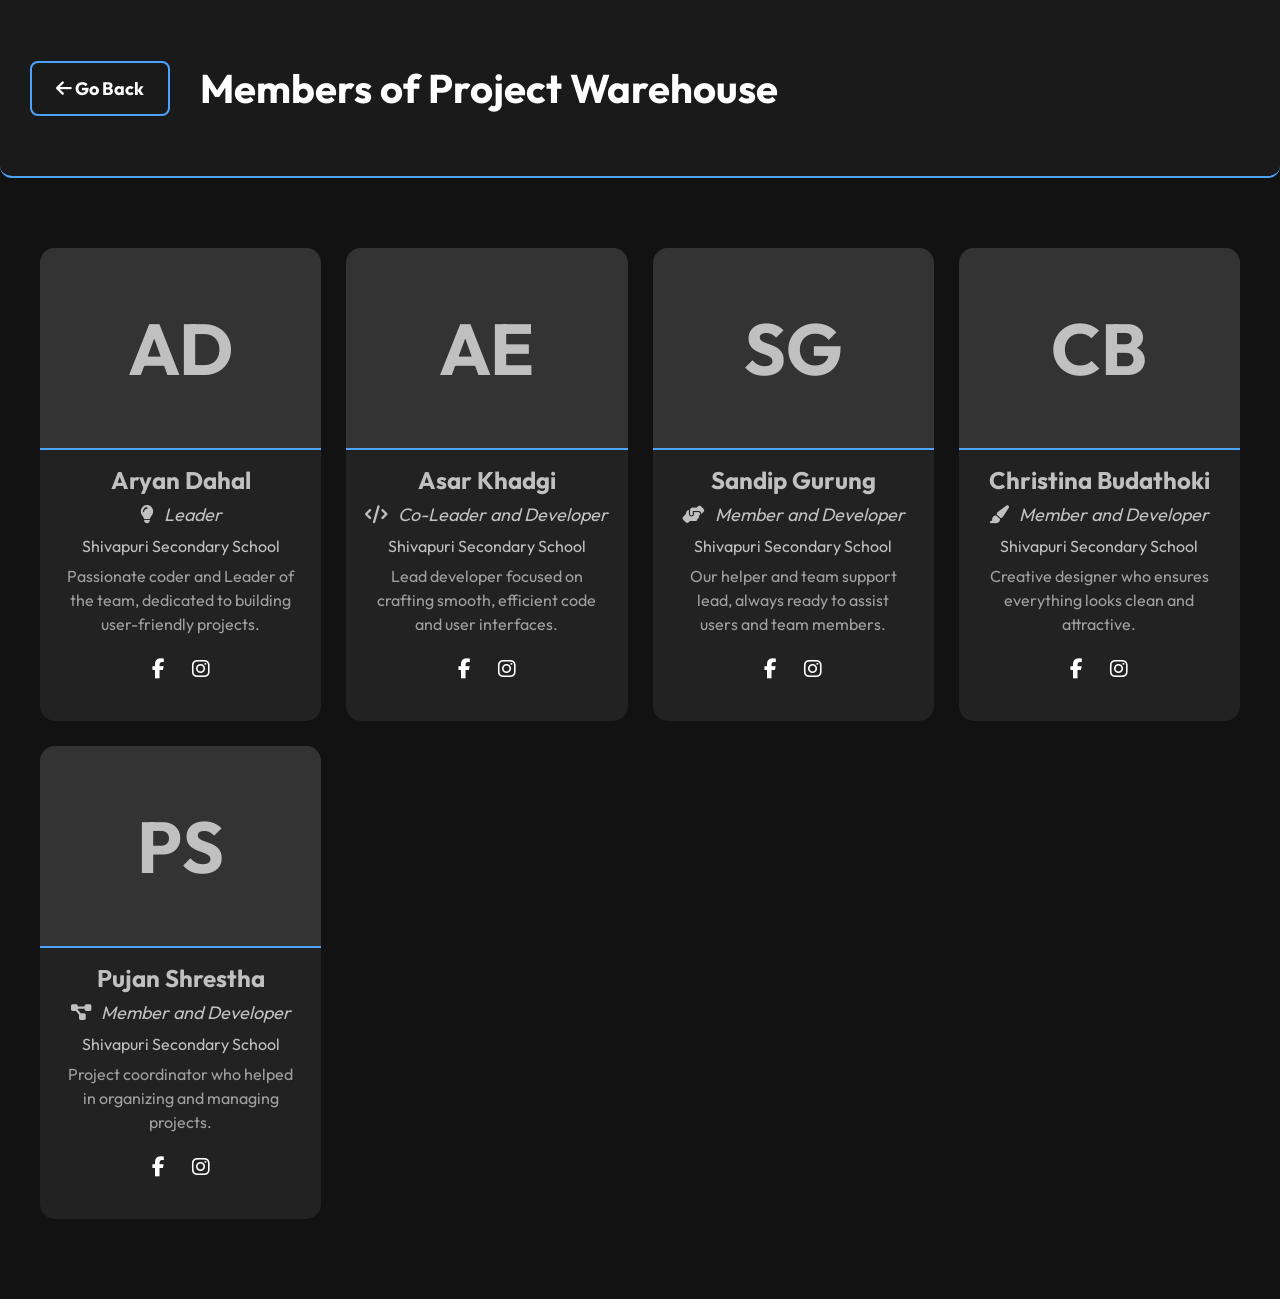
==== projects/About Us/index.html @ b5c8cbe2 "first commit" ====
<!DOCTYPE html>
<html lang="en">
<head>
  <meta charset="UTF-8" />
  <meta name="viewport" content="width=device-width, initial-scale=1.0" />
  <title>Project Warehouse Team</title>
   <link rel="preconnect" href="https://fonts.googleapis.com">
    <link rel="preconnect" href="https://fonts.gstatic.com" crossorigin>
    <link href="https://fonts.googleapis.com/css2?family=Outfit:wght@100..900&display=swap" rel="stylesheet">
  <link rel="stylesheet" href="https://cdnjs.cloudflare.com/ajax/libs/font-awesome/6.4.0/css/all.min.css" />
  <link rel="stylesheet" href="style.css" />
  <link rel="icon" href="../images/Logo-modified.png">
</head>
<body>
    <div class="header-container">
        <button type="button" class="go-back-btn" onclick="history.back()"><i class="fa fa-arrow-left"></i> Go Back</button>
        <h2 class="page-title">Members of Project Warehouse</h2>
    </div>
  <div class="grid-container">
    
    <div class="card">
      <div class="avatar">AD</div>
      <h1>Aryan Dahal</h1>
      <p class="title"><i class="fas fa-lightbulb"></i> Leader</p>
      <p>Shivapuri Secondary School</p>
      <p class="description">Passionate coder and Leader of the team, dedicated to building user-friendly projects.</p>
      <div class="social-links">
        <a href="#" aria-label="Facebook"><i class="fab fa-facebook-f"></i></a>
        <a href="#" aria-label="Instagram"><i class="fab fa-instagram"></i></a>
      </div>
    </div>

    <div class="card">
      <div class="avatar">AE</div>
      <h1>Asar Khadgi</h1>
      <p class="title"><i class="fas fa-code"></i> Co-Leader and Developer</p>
      <p>Shivapuri Secondary School</p>
      <p class="description">Lead developer focused on crafting smooth, efficient code and user interfaces.</p>
      <div class="social-links">
        <a href="#" aria-label="Facebook"><i class="fab fa-facebook-f"></i></a>
        <a href="#" aria-label="Instagram"><i class="fab fa-instagram"></i></a>
      </div>
    </div>

    <div class="card">
      <div class="avatar">SG</div>
      <h1>Sandip Gurung</h1>
      <p class="title"><i class="fas fa-hands-helping"></i> Member and Developer</p>
      <p>Shivapuri Secondary School</p>
      <p class="description">Our helper and team support lead, always ready to assist users and team members.</p>
      <div class="social-links">
        <a href="#" aria-label="Facebook"><i class="fab fa-facebook-f"></i></a>
        <a href="#" aria-label="Instagram"><i class="fab fa-instagram"></i></a>
      </div>
    </div>

    <div class="card">
      <div class="avatar">CB</div>
      <h1>Christina Budathoki</h1>
      <p class="title"><i class="fas fa-paint-brush"></i> Member and Developer</p>
      <p>Shivapuri Secondary School</p>
      <p class="description">Creative designer who ensures everything looks clean and attractive.</p>
      <div class="social-links">
        <a href="#" aria-label="Facebook"><i class="fab fa-facebook-f"></i></a>
        <a href="#" aria-label="Instagram"><i class="fab fa-instagram"></i></a>
      </div>
    </div>

    <div class="card">
      <div class="avatar">PS</div>
      <h1>Pujan Shrestha</h1>
      <p class="title"><i class="fas fa-project-diagram"></i> Member and Developer</p>
      <p>Shivapuri Secondary School</p>
      <p class="description">Project coordinator who helped in organizing and managing projects.</p>
      <div class="social-links">
        <a href="#" aria-label="Facebook"><i class="fab fa-facebook-f"></i></a>
        <a href="#" aria-label="Instagram"><i class="fab fa-instagram"></i></a>
      </div>
    </div>

  </div>

</body>
</html>
---- projects/About Us/style.css ----
body {
  margin: 0;
  padding: 0;
  background-color: #121212;
  font-family: 'Outfit', sans-serif;
  color: #e0e0e0;
}

.page-title {
  padding: 30px;
  font-size: 2.5rem;
  color: #fff;
  text-align: center;
  font-weight: bold;
}

.grid-container {
  display: grid;
  grid-template-columns: repeat(auto-fit, minmax(280px, 1fr));
  gap: 25px;
  padding: 40px;
  border-radius: 12px;
  max-width: 1200px;
  margin: 0 auto 40px auto;
}

.card {
  background-color: #222;
  border-radius: 15px;
  overflow: hidden;
  text-align: center;
  color: #c0c0c0;
  padding-bottom: 20px;
  transition: transform 0.4s ease;
}

.card:hover {
  transform: translateY(-10px);
}

.avatar {
  width: 100%;
  height: 200px;
  background-color: #333;
  font-size: 72px;
  font-weight: bold;
  display: flex;
  justify-content: center;
  align-items: center;
  user-select: none;
  border-bottom: 2px solid #4da3ff;
}

.card h1 {
  font-size: 24px;
  margin: 15px 0 8px;
}

.card .title {
  font-size: 18px;
  font-style: italic;
  margin-bottom: 10px;
  display: flex;
  justify-content: center;
  align-items: center;
  gap: 10px;
}

.card .description {
  font-size: 16px;
  color: #a0a0a0;
  margin: 0 25px 20px;
  line-height: 1.5;
}

.card p {
  margin: 8px 0;
}

.card .social-links {
  margin: 20px 0;
}

.social-links a {
  text-decoration: none;
  color: #fff;
  margin: 0 12px;
  font-size: 20px;
  transition: color 0.3s ease;
}

.social-links a:hover {
  color: #1a73e8;
}

.go-back-btn {
  font-family: 'Outfit', sans-serif;
  background-color: transparent;
  color: #fff;
  border: 2px solid #4da3ff;
  padding: 14px 24px;
  font-size: 18px;
  border-radius: 8px;
  cursor: pointer;
  font-weight: 700;
  transition: background-color 0.3s ease, color 0.3s ease;
  text-decoration: none;
  display: inline-block;
  text-align: center;
}

.go-back-btn:hover {
  background-color: #4da3ff;
  color: #121212;
}

.header-container {
  display: flex;
  align-items: center;
  padding: 0 30px;
  background-color: #1a1a1a;
  border-bottom: 2px solid #4da3ff;
  margin-bottom: 30px;
  border-radius: 0 0 12px 12px;
}
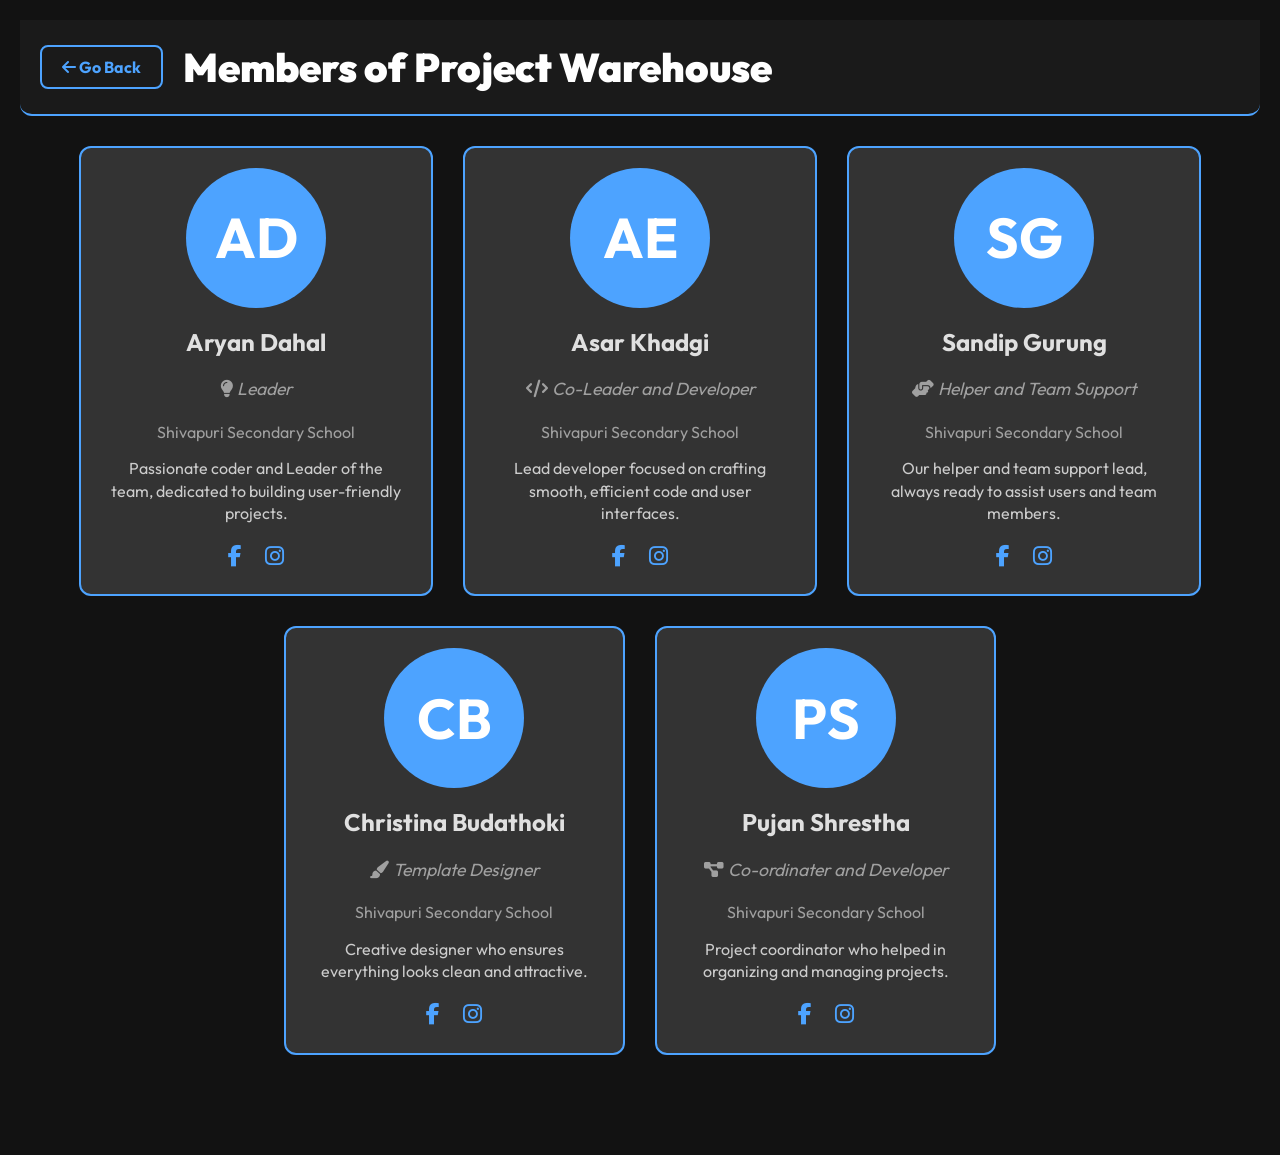
==== commit 41ee5526: "index added" ====
--- a/projects/About Us/index.html
+++ b/projects/About Us/index.html
@@ -45,7 +45,7 @@
     <div class="card">
       <div class="avatar">SG</div>
       <h1>Sandip Gurung</h1>
-      <p class="title"><i class="fas fa-hands-helping"></i> Member and Developer</p>
+      <p class="title"><i class="fas fa-hands-helping"></i> Helper and Team Support</p>
       <p>Shivapuri Secondary School</p>
       <p class="description">Our helper and team support lead, always ready to assist users and team members.</p>
       <div class="social-links">
@@ -54,27 +54,29 @@
       </div>
     </div>
 
-    <div class="card">
-      <div class="avatar">CB</div>
-      <h1>Christina Budathoki</h1>
-      <p class="title"><i class="fas fa-paint-brush"></i> Member and Developer</p>
-      <p>Shivapuri Secondary School</p>
-      <p class="description">Creative designer who ensures everything looks clean and attractive.</p>
-      <div class="social-links">
-        <a href="#" aria-label="Facebook"><i class="fab fa-facebook-f"></i></a>
-        <a href="#" aria-label="Instagram"><i class="fab fa-instagram"></i></a>
+    <div class="bottom-row">
+      <div class="card">
+        <div class="avatar">CB</div>
+        <h1>Christina Budathoki</h1>
+        <p class="title"><i class="fas fa-paint-brush"></i> Template Designer</p>
+        <p>Shivapuri Secondary School</p>
+        <p class="description">Creative designer who ensures everything looks clean and attractive.</p>
+        <div class="social-links">
+          <a href="#" aria-label="Facebook"><i class="fab fa-facebook-f"></i></a>
+          <a href="#" aria-label="Instagram"><i class="fab fa-instagram"></i></a>
+        </div>
       </div>
-    </div>
 
-    <div class="card">
-      <div class="avatar">PS</div>
-      <h1>Pujan Shrestha</h1>
-      <p class="title"><i class="fas fa-project-diagram"></i> Member and Developer</p>
-      <p>Shivapuri Secondary School</p>
-      <p class="description">Project coordinator who helped in organizing and managing projects.</p>
-      <div class="social-links">
-        <a href="#" aria-label="Facebook"><i class="fab fa-facebook-f"></i></a>
-        <a href="#" aria-label="Instagram"><i class="fab fa-instagram"></i></a>
+      <div class="card">
+        <div class="avatar">PS</div>
+        <h1>Pujan Shrestha</h1>
+        <p class="title"><i class="fas fa-project-diagram"></i> Co-ordinater and Developer</p>
+        <p>Shivapuri Secondary School</p>
+        <p class="description">Project coordinator who helped in organizing and managing projects.</p>
+        <div class="social-links">
+          <a href="#" aria-label="Facebook"><i class="fab fa-facebook-f"></i></a>
+          <a href="#" aria-label="Instagram"><i class="fab fa-instagram"></i></a>
+        </div>
       </div>
     </div>
 
--- a/projects/About Us/style.css
+++ b/projects/About Us/style.css
@@ -1,112 +1,42 @@
-body {
+/* Reset and base styles */
+* {
+  box-sizing: border-box;
   margin: 0;
   padding: 0;
+}
+
+body {
   background-color: #121212;
+  color: #e0e0e0;
   font-family: 'Outfit', sans-serif;
-  color: #e0e0e0;
-}
-
-.page-title {
-  padding: 30px;
-  font-size: 2.5rem;
-  color: #fff;
-  text-align: center;
-  font-weight: bold;
-}
-
-.grid-container {
-  display: grid;
-  grid-template-columns: repeat(auto-fit, minmax(280px, 1fr));
-  gap: 25px;
-  padding: 40px;
-  border-radius: 12px;
-  max-width: 1200px;
-  margin: 0 auto 40px auto;
-}
-
-.card {
-  background-color: #222;
-  border-radius: 15px;
-  overflow: hidden;
-  text-align: center;
-  color: #c0c0c0;
-  padding-bottom: 20px;
-  transition: transform 0.4s ease;
-}
-
-.card:hover {
-  transform: translateY(-10px);
-}
-
-.avatar {
-  width: 100%;
-  height: 200px;
-  background-color: #333;
-  font-size: 72px;
-  font-weight: bold;
-  display: flex;
-  justify-content: center;
+  line-height: 1.6;
+  padding: 20px;
+}
+
+/* Header styles */
+.header-container {
+  display: flex;
   align-items: center;
-  user-select: none;
+  justify-content: space-between;
+  background-color: #1a1a1a;
+  padding: 15px 20px;
   border-bottom: 2px solid #4da3ff;
-}
-
-.card h1 {
-  font-size: 24px;
-  margin: 15px 0 8px;
-}
-
-.card .title {
-  font-size: 18px;
-  font-style: italic;
-  margin-bottom: 10px;
-  display: flex;
-  justify-content: center;
-  align-items: center;
-  gap: 10px;
-}
-
-.card .description {
+  border-radius: 0 0 12px 12px;
+  margin-bottom: 30px;
+}
+
+.go-back-btn {
+  background-color: transparent;
+  border: 2px solid #4da3ff;
+  color: #4da3ff;
+  font-family: 'Outfit', sans-serif;
+  font-weight: 700;
   font-size: 16px;
-  color: #a0a0a0;
-  margin: 0 25px 20px;
-  line-height: 1.5;
-}
-
-.card p {
-  margin: 8px 0;
-}
-
-.card .social-links {
-  margin: 20px 0;
-}
-
-.social-links a {
-  text-decoration: none;
-  color: #fff;
-  margin: 0 12px;
-  font-size: 20px;
-  transition: color 0.3s ease;
-}
-
-.social-links a:hover {
-  color: #1a73e8;
-}
-
-.go-back-btn {
-  font-family: 'Outfit', sans-serif;
-  background-color: transparent;
-  color: #fff;
-  border: 2px solid #4da3ff;
-  padding: 14px 24px;
-  font-size: 18px;
+  padding: 10px 20px;
   border-radius: 8px;
   cursor: pointer;
-  font-weight: 700;
+  text-decoration: none;
   transition: background-color 0.3s ease, color 0.3s ease;
-  text-decoration: none;
-  display: inline-block;
-  text-align: center;
 }
 
 .go-back-btn:hover {
@@ -114,12 +44,207 @@
   color: #121212;
 }
 
-.header-container {
-  display: flex;
+.page-title {
+  flex: 1 1 auto;
+  text-align: left;
+  font-size: 2.5rem;
+  font-weight: 900;
+  color: #ffffff;
+  margin: 0 0 0 20px;
+}
+
+/* Flex container for cards */
+.grid-container {
+  display: flex;
+  flex-wrap: wrap;
+  justify-content: center;
+  gap: 30px;
+  max-width: 1200px;
+  margin: 0 auto 40px auto;
+  padding: 0 10px;
+}
+
+.bottom-row {
+  display: flex;
+  flex-wrap: wrap;
+  justify-content: center;
+  gap: 30px;
+  max-width: 1200px;
+  margin: 0 auto 40px auto;
+  padding: 0 10px;
+}
+
+
+/* Card styles */
+.card {
+  background-color: #333;
+  border: 2px solid #4da3ff;
+  border-radius: 12px;
+  padding: 20px;
+  text-align: center;
+  color: #e0e0e0;
+  display: flex;
+  flex-direction: column;
   align-items: center;
-  padding: 0 30px;
-  background-color: #1a1a1a;
-  border-bottom: 2px solid #4da3ff;
-  margin-bottom: 30px;
-  border-radius: 0 0 12px 12px;
-}
+  transition: transform 0.3s ease;
+  min-height: 420px;
+  box-sizing: border-box;
+  justify-content: space-between;
+  width: 30%;
+  min-width: 280px;
+}
+
+.card:hover {
+  transform: translateY(-5px);
+}
+
+.avatar {
+  width: 140px;
+  height: 140px;
+  border-radius: 50%;
+  background-color: #4da3ff;
+  color: #fff;
+  font-size: 56px;
+  font-weight: 700;
+  display: flex;
+  justify-content: center;
+  align-items: center;
+  margin-bottom: 15px;
+  user-select: none;
+}
+
+.card h1 {
+  font-size: 1.5rem;
+  margin-bottom: 8px;
+  font-weight: 700;
+}
+
+.card .title {
+  font-size: 1.1rem;
+  font-style: italic;
+  color: #a0a0a0;
+  margin-bottom: 10px;
+}
+
+.card .description {
+  font-size: 1rem;
+  color: #ccc;
+  margin-bottom: 15px;
+  line-height: 1.4;
+  padding: 0 10px;
+}
+
+.card p {
+  color: #a0a0a0;
+  margin: 6px 0;
+}
+
+.social-links {
+  margin-top: auto;
+}
+
+.social-links a {
+  color: #4da3ff;
+  font-size: 22px;
+  margin: 0 10px;
+  text-decoration: none;
+  transition: color 0.3s ease;
+}
+
+.social-links a:hover {
+  color: #3a7abe;
+}
+
+/* Responsive adjustments */
+@media (max-width: 900px) {
+  .card {
+    width: 45%;
+    min-width: 280px;
+  }
+  .page-title {
+    font-size: 2rem;
+  }
+  .avatar {
+    width: 120px;
+    height: 120px;
+    font-size: 48px;
+  }
+  .card h1 {
+    font-size: 1.3rem;
+  }
+  .card .title {
+    font-size: 1rem;
+  }
+}
+
+@media (max-width: 600px) {
+  body {
+    padding: 10px;
+  }
+  .header-container {
+    flex-direction: row;
+    align-items: center;
+    padding: 15px 10px;
+  }
+  .go-back-btn {
+    width: auto;
+    max-width: none;
+    margin-bottom: 0;
+    font-size: 16px;
+  }
+  .page-title {
+    font-size: 1.75rem;
+    text-align: left;
+    margin-left: 15px;
+  }
+  .card {
+    width: 100%;
+    min-width: auto;
+    padding: 15px;
+    min-height: auto;
+  }
+  .avatar {
+    width: 100px;
+    height: 100px;
+    font-size: 40px;
+  }
+  .card h1 {
+    font-size: 1.1rem;
+  }
+  .card .title,
+  .card .description,
+  .card p {
+    font-size: 0.9rem;
+  }
+  .social-links a {
+    font-size: 18px;
+    margin: 0 8px;
+  }
+}
+
+@media (max-width: 400px) {
+  .page-title {
+    font-size: 1.5rem;
+  }
+  .go-back-btn {
+    font-size: 14px;
+    padding: 8px 16px;
+  }
+  .avatar {
+    width: 80px;
+    height: 80px;
+    font-size: 32px;
+  }
+  .card h1 {
+    font-size: 1rem;
+  }
+  .card .title,
+  .card .description,
+  .card p {
+    font-size: 0.8rem;
+  }
+  .social-links a {
+    font-size: 16px;
+    margin: 0 6px;
+  }
+}
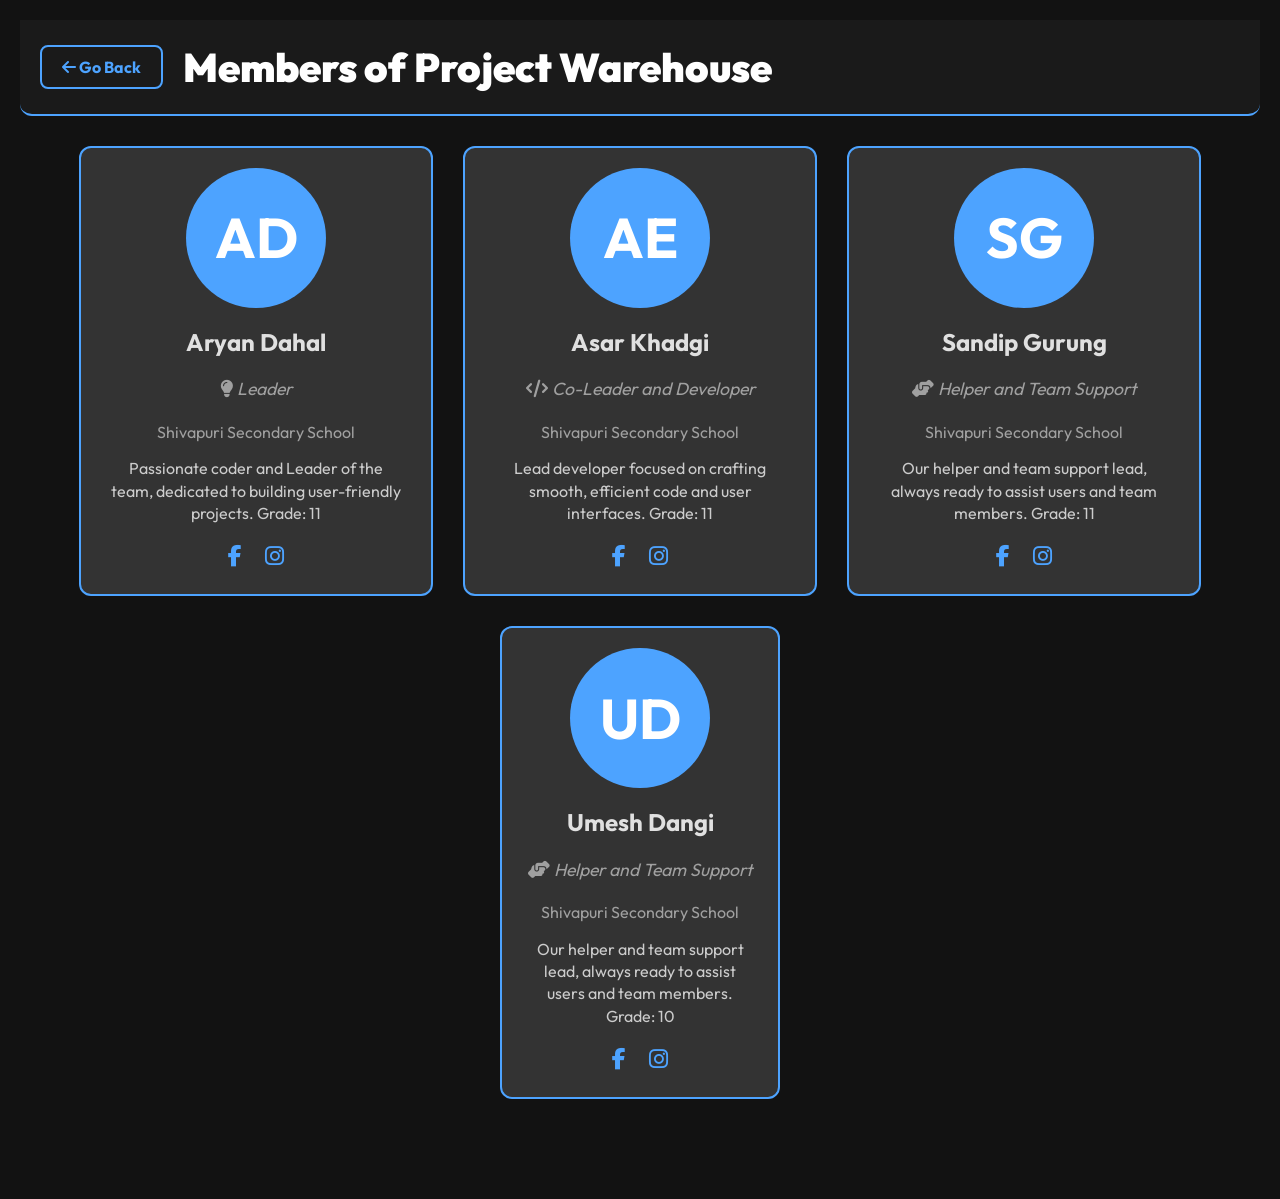
==== commit f91c8eb9: "AE" ====
--- a/projects/About Us/index.html
+++ b/projects/About Us/index.html
@@ -23,7 +23,7 @@
       <h1>Aryan Dahal</h1>
       <p class="title"><i class="fas fa-lightbulb"></i> Leader</p>
       <p>Shivapuri Secondary School</p>
-      <p class="description">Passionate coder and Leader of the team, dedicated to building user-friendly projects.</p>
+      <p class="description">Passionate coder and Leader of the team, dedicated to building user-friendly projects. Grade: 11</p>
       <div class="social-links">
         <a href="#" aria-label="Facebook"><i class="fab fa-facebook-f"></i></a>
         <a href="#" aria-label="Instagram"><i class="fab fa-instagram"></i></a>
@@ -35,7 +35,7 @@
       <h1>Asar Khadgi</h1>
       <p class="title"><i class="fas fa-code"></i> Co-Leader and Developer</p>
       <p>Shivapuri Secondary School</p>
-      <p class="description">Lead developer focused on crafting smooth, efficient code and user interfaces.</p>
+      <p class="description">Lead developer focused on crafting smooth, efficient code and user interfaces. Grade: 11</p>
       <div class="social-links">
         <a href="#" aria-label="Facebook"><i class="fab fa-facebook-f"></i></a>
         <a href="#" aria-label="Instagram"><i class="fab fa-instagram"></i></a>
@@ -47,7 +47,7 @@
       <h1>Sandip Gurung</h1>
       <p class="title"><i class="fas fa-hands-helping"></i> Helper and Team Support</p>
       <p>Shivapuri Secondary School</p>
-      <p class="description">Our helper and team support lead, always ready to assist users and team members.</p>
+      <p class="description">Our helper and team support lead, always ready to assist users and team members. Grade: 11</p>
       <div class="social-links">
         <a href="#" aria-label="Facebook"><i class="fab fa-facebook-f"></i></a>
         <a href="#" aria-label="Instagram"><i class="fab fa-instagram"></i></a>
@@ -56,29 +56,17 @@
 
     <div class="bottom-row">
       <div class="card">
-        <div class="avatar">CB</div>
-        <h1>Christina Budathoki</h1>
-        <p class="title"><i class="fas fa-paint-brush"></i> Template Designer</p>
+        <div class="avatar">UD</div>
+        <h1>Umesh Dangi</h1>
+        <p class="title"><i class="fas fa-hands-helping"></i> Helper and Team Support</p>
         <p>Shivapuri Secondary School</p>
-        <p class="description">Creative designer who ensures everything looks clean and attractive.</p>
+        <p class="description">Our helper and team support lead, always ready to assist users and team members. Grade: 10</p>
         <div class="social-links">
           <a href="#" aria-label="Facebook"><i class="fab fa-facebook-f"></i></a>
           <a href="#" aria-label="Instagram"><i class="fab fa-instagram"></i></a>
         </div>
       </div>
 
-      <div class="card">
-        <div class="avatar">PS</div>
-        <h1>Pujan Shrestha</h1>
-        <p class="title"><i class="fas fa-project-diagram"></i> Co-ordinater and Developer</p>
-        <p>Shivapuri Secondary School</p>
-        <p class="description">Project coordinator who helped in organizing and managing projects.</p>
-        <div class="social-links">
-          <a href="#" aria-label="Facebook"><i class="fab fa-facebook-f"></i></a>
-          <a href="#" aria-label="Instagram"><i class="fab fa-instagram"></i></a>
-        </div>
-      </div>
-    </div>
 
   </div>
 
